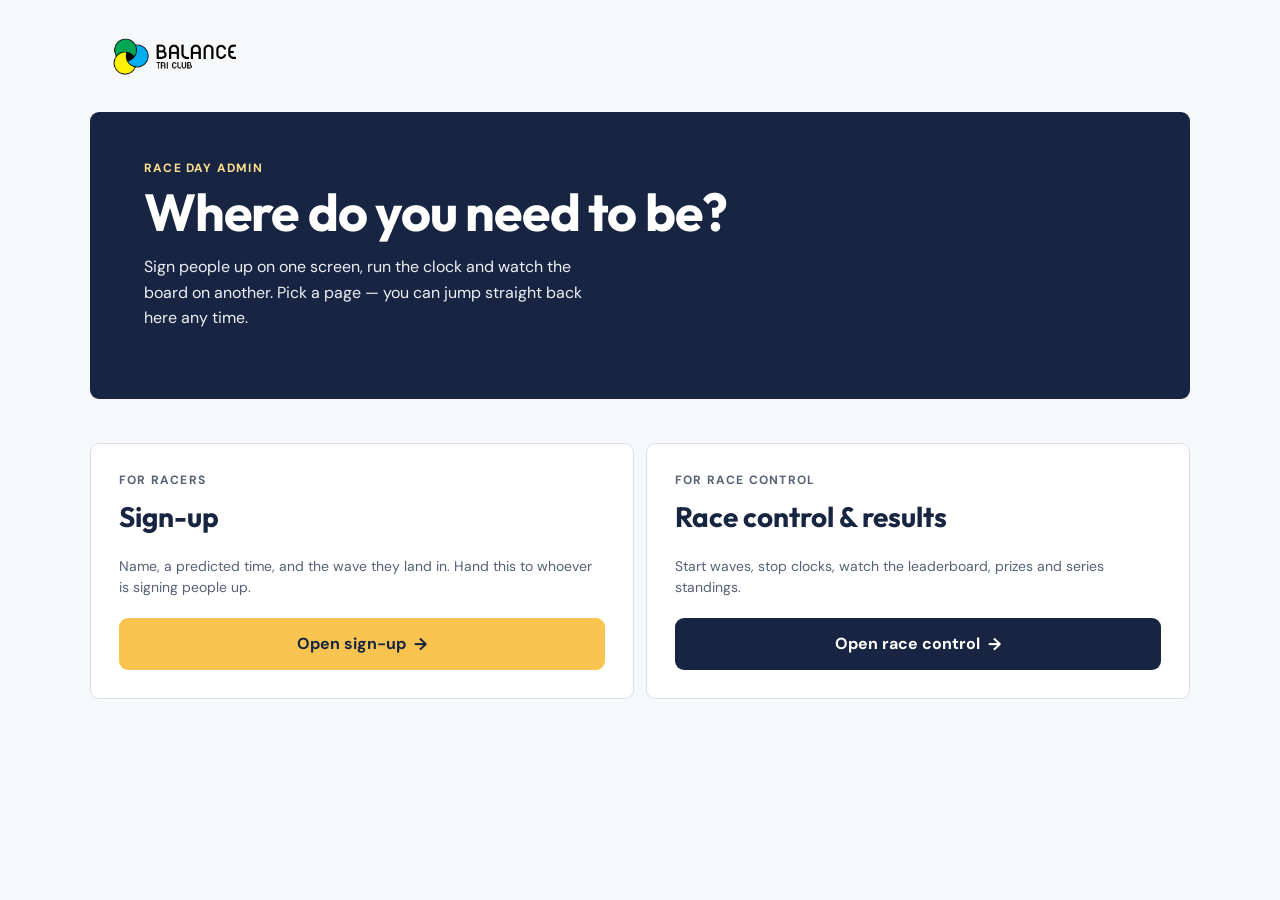
==== admin.html @ bed55992 "Add admin splash linking to sign-up and race control A static, JS-free landing page for whoever is r" ====
<!doctype html>
<html lang="en">
<head>
  <meta charset="UTF-8" />
  <meta name="viewport" content="width=device-width, initial-scale=1.0, viewport-fit=cover" />
  <meta name="theme-color" content="#182542" />
  <title>Admin — Balance Tri Club, Beat the clock</title>
  <link rel="preconnect" href="https://fonts.googleapis.com">
  <link rel="preconnect" href="https://fonts.gstatic.com" crossorigin>
  <link href="https://fonts.googleapis.com/css2?family=DM+Sans:wght@400;500;600;700&family=Outfit:wght@600;700&display=swap" rel="stylesheet">
  <link rel="stylesheet" href="styles.css" />
</head>
<body>
  <a class="skip-link" href="#main">Skip to the page links</a>

  <div class="shell">
    <header class="topbar">
      <div class="brand">
        <img class="brand-logo" src="assets/balance-logo.png" alt="Balance Tri Club" />
      </div>
    </header>

    <main class="view" id="main">
      <div class="hero">
        <div class="hero-copy">
          <p class="eyebrow">RACE DAY ADMIN</p>
          <h1>Where do you need to be?</h1>
          <p>Sign people up on one screen, run the clock and watch the board on another. Pick a page — you can jump straight back here any time.</p>
        </div>
      </div>

      <div class="admin-links">
        <section class="panel admin-link-card">
          <div class="panel-heading">
            <p class="eyebrow">FOR RACERS</p>
            <h2>Sign-up</h2>
          </div>
          <p class="helper-text">Name, a predicted time, and the wave they land in. Hand this to whoever is signing people up.</p>
          <a class="primary-button" href="index.html">Open sign-up <span aria-hidden="true">→</span></a>
        </section>

        <section class="panel admin-link-card">
          <div class="panel-heading">
            <p class="eyebrow">FOR RACE CONTROL</p>
            <h2>Race control &amp; results</h2>
          </div>
          <p class="helper-text">Start waves, stop clocks, watch the leaderboard, prizes and series standings.</p>
          <a class="save-button" href="boltresults.html">Open race control <span aria-hidden="true">→</span></a>
        </section>
      </div>
    </main>
  </div>
</body>
</html>
---- styles.css ----
/* Balance Tri Club — prediction race timing.
   Mobile first: everything below is written for a phone held at the finish line,
   and only widens out at the breakpoints near the bottom of this file.
   Design tokens lifted from the club race calendar app so the two feel like one product.
   Measured contrast ratios for every pair live in STYLEGUIDE.md. */

:root {
  --ink: #182542;
  --muted: #566177;
  --line: #d9dfe8;          /* decorative container edges only */
  --line-strong: #78849c;   /* anything that is a control: 3.76:1 on white */
  --canvas: #f7f8fa;
  --yellow: #f8c44f;        /* fills only — 9.41:1 with ink text on top */
  --yellow-soft: #ffe08f;   /* small text on ink or green: 11.80:1 / 5.08:1 */
  --green: #116b43;
  --green-bg: #e8f6ee;
  --navy-bg: #eef2fb;
  --slate: #3f4d6b;         /* a finished wave */
  --brand-blue: #00a3e0;    /* brand mark only, never text */
  --red: #b3261e;
  --red-bg: #fdecec;
  --focus: #285ba8;
  --tap: 48px;                       /* comfortable thumb target */
  --tap-min: 44px;                   /* never smaller than this */
  --safe-bottom: env(safe-area-inset-bottom, 0px);
  --navbar-height: calc(64px + var(--safe-bottom));
}

* { box-sizing: border-box }

html {
  -webkit-text-size-adjust: 100%;
  /* Keep focused things clear of the sticky clock and the fixed thumb bar. */
  scroll-padding: 96px 0 calc(var(--navbar-height) + 24px);
}

body {
  margin: 0;
  background: var(--canvas);
  color: var(--ink);
  font: 400 16px/1.5 "DM Sans", Arial, sans-serif;
}
body.has-thumb-bar { padding-bottom: calc(var(--navbar-height) + 16px) }

.shell { width: min(1100px, calc(100% - 32px)); margin: auto }

.visually-hidden {
  position: absolute; width: 1px; height: 1px;
  margin: -1px; padding: 0; overflow: hidden;
  clip: rect(0 0 0 0); white-space: nowrap; border: 0;
}
.hidden { display: none !important }

.skip-link {
  position: absolute; left: 8px; top: -80px; z-index: 60;
  padding: 12px 18px; border-radius: 9px;
  background: var(--ink); color: #fff;
  font: 700 15px "DM Sans", sans-serif; text-decoration: none;
  transition: top .15s ease;
}
.skip-link:focus { top: 8px }

/* ── Top bar ─────────────────────────────────────────────── */
.topbar {
  display: flex; align-items: center; justify-content: space-between;
  gap: 12px; min-height: 76px;
}
.brand { display: flex; align-items: center }
.brand-logo { display: block; height: 46px; width: auto }
.header-actions { display: flex; align-items: center; gap: 4px }

.sync-status { margin: 0 }
.sync-pill {
  display: inline-block;
  padding: 6px 11px; border-radius: 999px;
  background: var(--navy-bg); color: var(--muted);
  font-size: 12px; font-weight: 700; letter-spacing: .3px; white-space: nowrap;
}
.sync-pill.ok { background: var(--green-bg); color: var(--green) }
.sync-pill.error { background: var(--red-bg); color: var(--red) }

.text-button {
  min-width: var(--tap); min-height: var(--tap);
  border: 0; background: transparent; color: var(--muted);
  font: 700 14px "DM Sans", sans-serif; cursor: pointer;
}
.text-button:hover { color: var(--ink) }

/* ── Race 1–5 picker ─────────────────────────────────────── */
/* Native radios under the paint, so arrow keys and screen readers work for free. */
.race-pick { margin: 0 0 18px; padding: 0; border: 0; min-width: 0 }
.race-pick legend {
  padding: 0; margin-bottom: 7px;
  color: var(--muted); font-size: 12px; font-weight: 700;
  letter-spacing: .9px; text-transform: uppercase;
}
.race-pick-options { display: grid; grid-template-columns: repeat(5, 1fr); gap: 6px }
.race-pick-option { position: relative; display: block }
.race-pick-option input {
  position: absolute; top: 0; left: 0;
  width: 1px; height: 1px; margin: 0; opacity: 0;
}
.race-pick-option label {
  display: flex; align-items: center; justify-content: center;
  margin: 0; min-height: var(--tap-min);
  border: 1px solid var(--line-strong); border-radius: 9px;
  background: #fff; color: var(--ink);
  font: 700 17px Outfit, sans-serif; font-variant-numeric: tabular-nums;
  cursor: pointer;
}
.race-pick-option input:checked + label {
  background: var(--ink); border-color: var(--ink); color: #fff;
}
.race-pick-option input:focus-visible + label {
  outline: 3px solid var(--focus); outline-offset: 3px;
}

/* ── Thumb bar (fixed to the bottom on phones) ───────────── */
.thumb-bar {
  position: fixed; inset: auto 0 0 0; z-index: 20;
  display: flex; align-items: stretch; gap: 6px;
  padding: 8px 8px calc(8px + var(--safe-bottom));
  background: rgba(255, 255, 255, .97);
  border-top: 1px solid var(--line-strong);
  backdrop-filter: blur(8px);
}
.tab-strip { display: flex; flex: 1 1 auto; gap: 4px }
.view-tab {
  flex: 1; min-height: var(--tap-min); padding: 8px 6px;
  border: 1px solid transparent; border-radius: 9px;
  background: transparent; color: var(--muted);
  font: 700 14px "DM Sans", sans-serif; white-space: nowrap; cursor: pointer;
}
.view-tab[aria-selected="true"] { background: var(--ink); border-color: var(--ink); color: #fff }


/* ── Hero ────────────────────────────────────────────────── */
.hero { border-radius: 9px; overflow: hidden; background: var(--ink); color: #fff }
.hero-copy { padding: 28px 22px }
.eyebrow {
  margin: 0 0 8px; color: var(--muted);
  font: 700 12px "DM Sans", sans-serif; letter-spacing: 1.2px;
}
.hero .eyebrow, .podium-card .eyebrow, .confirm-card .eyebrow { color: var(--yellow-soft) }
.hero h1 {
  margin: 0; font-family: Outfit, sans-serif;
  font-size: clamp(2rem, 9vw, 3.25rem); line-height: 1.08; letter-spacing: -1.2px;
}
.hero h1.eyebrow { font: 700 12px "DM Sans", sans-serif; letter-spacing: 1.2px }
.hero h1 em { color: var(--yellow); font-style: normal }
.hero-copy > p:not(.eyebrow):not(.global-clock):not(.clock-sub):not(.race-count) {
  max-width: 460px; margin: 14px 0 20px; color: #edf0f7; line-height: 1.6;
}
.race-count { margin: 0; font: 700 22px Outfit, sans-serif; letter-spacing: -.5px }
.race-count-highlight { color: var(--yellow) }

/* The race clock stays glued to the top of race control while you scroll. */
.clock-hero {
  position: sticky; top: 0; z-index: 10;
  margin-bottom: 16px;
  box-shadow: 0 8px 24px rgba(18, 31, 55, .12);
}
.clock-hero .hero-copy { padding: 16px 22px }
.global-clock {
  margin: 0; font-family: Outfit, sans-serif; font-weight: 700;
  font-size: clamp(2.75rem, 16vw, 5rem); line-height: 1;
  letter-spacing: -2px; font-variant-numeric: tabular-nums;
}
.global-clock.stopped { color: var(--yellow-soft) }
.clock-sub { margin: 4px 0 0; color: #edf0f7; font-size: 14px; font-weight: 700 }

/* ── Panels & forms ──────────────────────────────────────── */
.panel {
  margin: 20px 0;
  padding: 22px 18px;
  border: 1px solid var(--line); border-radius: 9px; background: #fff;
}
.panel-heading { margin-bottom: 10px }
.panel-heading h2, .section-head h1, .section-head h2 {
  margin: 0; font-family: Outfit, sans-serif; font-size: 24px;
}
.section-head { margin: 28px 0 12px }
.section-head .helper-text, .panel-heading .helper-text { margin: 6px 0 0 }
.view > .section-head:first-child { margin-top: 4px }

.add-form-fields { display: grid }
label {
  display: block; margin: 14px 0 6px;
  color: var(--ink); font-size: 14px; font-weight: 700;
}
input:not([type="radio"]), select {
  width: 100%; min-height: var(--tap); margin: 0;
  border: 1px solid var(--line-strong); border-radius: 9px; padding: 11px 12px;
  background: #fff; color: var(--ink);
  font: 16px "DM Sans", sans-serif;   /* 16px keeps iOS from zooming on focus */
}
::placeholder { color: var(--muted); opacity: 1 }
input[aria-invalid="true"] { border-color: var(--red); border-width: 2px }

.field { display: block }
.time-field { margin: 14px 0 0; padding: 0; border: 0; min-width: 0 }
.time-field legend { padding: 0; color: var(--ink); font-size: 14px; font-weight: 700 }
.two-columns { display: grid; grid-template-columns: 1fr 1fr; gap: 12px }
.two-columns input { font-size: 20px; font-weight: 700; text-align: center; font-variant-numeric: tabular-nums }
.helper-text { margin: 6px 0 0; color: var(--muted); font-size: 14px; font-weight: 400 }
.form-error {
  margin: 14px 0 0; padding: 10px 12px; border-radius: 9px;
  background: var(--red-bg); color: var(--red); font-size: 14px; font-weight: 700;
}

.primary-button, .secondary-button, .save-button {
  width: 100%; min-height: 52px; padding: 12px 18px;
  border: 1px solid transparent; border-radius: 9px;
  font: 700 16px "DM Sans", sans-serif; cursor: pointer;
}
.primary-button { background: var(--yellow); color: var(--ink) }
.primary-button span { margin-left: 8px; font-size: 17px }
.secondary-button { background: #eef0f4; border-color: var(--line-strong); color: var(--ink) }
.secondary-button.danger { background: var(--red-bg); border-color: var(--red); color: var(--red) }
.save-button { background: var(--ink); color: #fff }
.save-button span { margin-left: 8px; font-size: 17px }
.dialog-footer { display: flex; flex-direction: column; gap: 9px; margin-top: 20px }
button[disabled] { opacity: .7; cursor: not-allowed }
/* A <button> centres its content by default; an <a> does not, and width:100% on an
   inline element does nothing. These classes are shared with anchors, so give the
   anchor case the layout a button gets for free. */
a.primary-button, a.secondary-button, a.save-button {
  display: flex; align-items: center; justify-content: center;
  text-decoration: none;
}

/* ── Admin splash ─────────────────────────────────────────── */
.admin-links { display: grid; gap: 12px; margin: 24px 0 40px }
.admin-link-card { display: flex; flex-direction: column }
.admin-link-card .helper-text { margin: 8px 0 20px }
.admin-link-card > a { margin-top: auto }

/* Small, low-emphasis actions. Still 44px tall — thumbs do not care about emphasis. */
.quiet-button {
  flex-shrink: 0; min-height: var(--tap-min); padding: 8px 14px;
  border: 1px solid var(--line-strong); border-radius: 9px;
  background: #fff; color: var(--ink);
  font: 700 13px "DM Sans", sans-serif; cursor: pointer;
}
.quiet-button:hover { border-color: var(--red); background: var(--red-bg); color: var(--red) }

.confirm-card { margin: 18px 0; padding: 20px 18px; border-radius: 9px; background: var(--green); color: #fff }
.confirm-line { margin: 0; font: 700 22px Outfit, sans-serif; letter-spacing: -.4px }
.confirm-detail { margin: 6px 0 0; color: #e7f4ec; font-size: 14px }

/* ── Start list ──────────────────────────────────────────── */
.wave-grid { display: grid; gap: 12px }
.wave-card { border: 1px solid var(--line); border-radius: 9px; background: #fff; overflow: hidden }
.wave-card-head {
  display: flex; align-items: center; justify-content: space-between; gap: 12px;
  padding: 13px 16px; background: var(--ink); color: #fff;
}
.wave-card-head h3 { margin: 0; font: 700 18px Outfit, sans-serif }
.wave-card-head .wave-size { flex-shrink: 0; color: #e6ebf5; font-size: 13px; font-weight: 700 }
.wave-card-title { min-width: 0 }
.wave-band {
  display: block; margin-top: 2px;
  color: #e6ebf5; font-size: 13px; font-weight: 700; font-variant-numeric: tabular-nums;
}
.wave-card ul { margin: 0; padding: 4px 16px 10px; list-style: none }

.roster-entry {
  display: flex; align-items: center; justify-content: space-between; gap: 10px;
  padding: 8px 0; border-bottom: 1px solid #eff1f4; font-size: 15px;
}
.roster-entry:last-child { border-bottom: 0 }
.roster-who { display: flex; align-items: center; gap: 10px; min-width: 0; flex-wrap: wrap }
.bib {
  flex-shrink: 0;
  display: inline-flex; align-items: center; justify-content: center;
  min-width: 32px; height: 32px; padding: 0 7px;
  border-radius: 999px; background: var(--navy-bg); color: var(--ink);
  font: 700 15px Outfit, sans-serif; font-variant-numeric: tabular-nums;
}
.roster-name { overflow: hidden; text-overflow: ellipsis; white-space: nowrap; font-weight: 700 }
.roster-pred { color: var(--muted); font-size: 13px; font-variant-numeric: tabular-nums }

/* ── Race control ────────────────────────────────────────── */
.quick-finish-row { display: grid; gap: 12px }
.quick-finish input { font-size: 22px; font-weight: 700; text-align: center; font-variant-numeric: tabular-nums }

.wave-list { display: flex; flex-direction: column; gap: 12px }
.wave-block { border: 1px solid var(--line); border-radius: 9px; background: #fff; overflow: hidden }
.wave-bar {
  display: flex; align-items: center; gap: 12px; flex-wrap: wrap;
  padding: 14px 16px; background: var(--ink); color: #fff;
}
.wave-bar.running { background: var(--green) }
.wave-bar.done { background: var(--slate) }
.wave-bar h3 { margin: 0; font: 700 20px Outfit, sans-serif }
.wave-bar .wave-meta { margin: 2px 0 0; color: #e6ebf5; font-size: 14px }
.wave-bar-main { flex: 1; min-width: 120px }
.wave-clock { margin: 0; font: 700 28px Outfit, sans-serif; font-variant-numeric: tabular-nums; letter-spacing: -1px }
.wave-clock.waiting { color: #e6ebf5; font-size: 15px; font-weight: 700; letter-spacing: 0 }
/* A stopped clock reads as final. The state is also stated in words under the race clock,
   so this tint is reinforcement, never the only signal. */
.wave-clock.stopped { color: var(--yellow-soft) }
.start-button {
  flex-basis: 100%;
  min-height: 56px; padding: 14px 24px;
  border: 0; border-radius: 9px; background: var(--yellow); color: var(--ink);
  font: 700 17px "DM Sans", sans-serif; cursor: pointer;
}
.wave-body { padding: 4px 16px 12px }

.timing-row {
  display: flex; align-items: center; justify-content: space-between; gap: 10px; flex-wrap: wrap;
  padding: 10px 0; border-bottom: 1px solid #eff1f4;
}
.timing-row:last-child { border-bottom: 0 }
/* When the row wraps on a narrow phone the time and its button stay on the thumb side. */
.timing-result { display: flex; align-items: center; gap: 10px; margin-left: auto; font-variant-numeric: tabular-nums }
.timing-elapsed { font: 700 19px Outfit, sans-serif }
.timing-delta { font-size: 13px; font-weight: 700 }
.delta-good { color: var(--green) }
.delta-off { color: var(--muted) }
.finish-button {
  min-height: var(--tap); padding: 10px 22px;
  border: 0; border-radius: 9px; background: var(--ink); color: #fff;
  font: 700 15px "DM Sans", sans-serif; cursor: pointer;
}
.finish-button[disabled] { background: #eef0f4; color: var(--muted) }

.danger-zone { margin: 32px 0 24px; padding: 20px 18px; border: 1px dashed var(--line-strong); border-radius: 9px }
.danger-zone h2 { margin: 0 0 6px; font-family: Outfit, sans-serif; font-size: 20px }
.danger-actions { display: grid; gap: 9px; margin-top: 14px }

/* ── Leaderboard ─────────────────────────────────────────── */
.podium { display: grid; gap: 12px }
.podium-card { padding: 20px 18px; border-radius: 9px; color: #fff }
.podium-card.first { background: var(--green) }
.podium-card.last { background: var(--ink) }
.podium-name { margin: 0; font: 700 26px Outfit, sans-serif; letter-spacing: -.5px }
.podium-delta { margin: 6px 0 0; font: 700 22px Outfit, sans-serif; font-variant-numeric: tabular-nums }
.podium-detail { margin: 4px 0 0; color: #e7f4ec; font-size: 14px; font-variant-numeric: tabular-nums }
.podium-card.last .podium-detail { color: #e6ebf5 }

.board-wrap { margin-top: 16px; overflow-x: auto; border: 1px solid var(--line); border-radius: 9px; background: #fff }
.board { width: 100%; border-collapse: collapse; font-size: 15px }
.board th, .board td { padding: 11px 12px; text-align: left; border-bottom: 1px solid #eff1f4 }
.board thead th {
  background: var(--navy-bg); color: var(--muted);
  font-size: 11px; letter-spacing: .8px; text-transform: uppercase; white-space: nowrap;
}
.board .num { text-align: right; font-variant-numeric: tabular-nums; white-space: nowrap }
.board .col-rank { width: 40px; padding-right: 0 }
.board .col-who { font-weight: 400 }
.board tbody tr.is-first { background: var(--green-bg) }
.board tbody tr.is-last { background: #fdf6e4 }
.board tbody tr.is-running { color: var(--muted) }

/* Series: not-yet-qualified rows and dropped races. The meaning is carried by the text
   ("needs 2 more to qualify") and the strikethrough — never by colour alone. */
.board tbody tr.not-eligible { background: var(--canvas) }
.board tbody tr.not-eligible .rank-badge { color: var(--muted) }
.board td.is-dropped { color: var(--muted) }
.board td.is-dropped s { text-decoration-thickness: 2px }
.racer-cell { display: flex; align-items: center; gap: 9px; min-width: 0 }
.racer-sub { display: block; margin-top: 3px; color: var(--muted); font-size: 12px; font-variant-numeric: tabular-nums }
.col-wide { display: none }                    /* wide columns fold into .racer-sub on phones */
.rank-badge { font: 700 16px Outfit, sans-serif; font-variant-numeric: tabular-nums }
.status-tag {
  display: inline-block; padding: 3px 9px; border-radius: 999px;
  background: var(--navy-bg); color: var(--muted); font-size: 12px; font-weight: 700;
}

/* ── Series ──────────────────────────────────────────────── */
.rule-card {
  margin: 16px 0 4px; padding: 18px 16px;
  border: 1px solid var(--line); border-left: 4px solid var(--ink); border-radius: 9px;
  background: #fff;
}
.rule-card h2 { margin: 0 0 10px; font: 700 18px Outfit, sans-serif }
.rule-list { margin: 0; padding-left: 20px; display: grid; gap: 8px; font-size: 15px }
.rule-note { margin: 12px 0 0; color: var(--muted); font-size: 14px }

/* ── Prizes ──────────────────────────────────────────────── */
.prize-grid { display: grid; gap: 12px }
.prize-card { padding: 16px 18px; border: 1px solid var(--line); border-radius: 9px; background: #fff }
.prize-card h3 {
  margin: 0 0 6px; color: var(--muted);
  font: 700 13px "DM Sans", sans-serif; letter-spacing: .6px; text-transform: uppercase;
}
.prize-winner { margin: 0; font: 700 20px Outfit, sans-serif }
.prize-detail { margin: 4px 0 0; color: var(--muted); font-size: 14px; font-variant-numeric: tabular-nums }
.prize-card.adhoc { border-color: #e0c07a; background: #fffaf0 }
.prize-card.series { border-color: var(--green); border-left-width: 4px; background: var(--green-bg) }
.prize-card .quiet-button { margin-top: 12px }

.empty-state {
  padding: 26px 20px; border: 1px dashed var(--line-strong); border-radius: 9px;
  background: #fff; color: var(--muted); text-align: center;
}

/* ── Focus & motion ──────────────────────────────────────── */
button:focus-visible,
a:focus-visible,
input:focus-visible,
select:focus-visible,
[tabindex]:focus-visible {
  outline: 3px solid var(--focus); outline-offset: 3px;
}
.hero button:focus-visible, .wave-bar button:focus-visible { outline-color: #fff }
.view:focus { outline: none }
.view:focus-visible { outline: 3px solid var(--focus); outline-offset: -4px }
.board-wrap:focus-visible { outline-offset: 2px }

/* In forced-colors the painted backgrounds vanish, so selected state needs a border. */
@media (forced-colors: active) {
  .race-pick-option input:checked + label,
  .view-tab[aria-selected="true"] { outline: 3px solid CanvasText; outline-offset: -3px }
}

@media (prefers-reduced-motion: reduce) {
  *, *::before, *::after { scroll-behavior: auto !important; transition: none !important; animation: none !important }
}

/* ── Tablet and up ───────────────────────────────────────── */
@media (min-width: 700px) {
  html { scroll-padding: 8px 0 24px }
  body.has-thumb-bar { padding-bottom: 0 }
  .shell { width: min(1100px, calc(100% - 40px)) }

  .topbar { min-height: 112px }
  .brand-logo { height: 80px }
  .header-actions { gap: 10px }

  .race-pick-options { grid-template-columns: repeat(5, minmax(0, 84px)) }

  /* the thumb bar returns to pills under the logo */
  .thumb-bar {
    position: static; gap: 10px; padding: 0; margin-bottom: 24px;
    background: none; border-top: 0; backdrop-filter: none; flex-wrap: wrap;
  }
  .tab-strip { flex: 0 0 auto; gap: 8px }
  .view-tab {
    flex: 0 0 auto; padding: 10px 20px; min-height: var(--tap);
    border-color: var(--line-strong); background: #fff;
  }

  .hero-copy { padding: 48px 54px }
  .race-count { font-size: 30px }
  .clock-hero { position: static; box-shadow: none; margin-bottom: 24px }
  .clock-hero .hero-copy { padding: 32px 54px }
  .clock-sub { font-size: 16px; margin-top: 10px }

  .panel { padding: 28px }
  .panel-heading h2, .section-head h1, .section-head h2 { font-size: 28px }
  .primary-button, .secondary-button, .save-button { width: auto }
  .dialog-footer { flex-direction: row; justify-content: flex-end }
  .quick-finish-row { grid-template-columns: 1fr auto; align-items: end }
  .quick-finish input { text-align: left; font-size: 18px }

  .wave-grid { grid-template-columns: repeat(auto-fit, minmax(260px, 1fr)) }
  .wave-bar { gap: 18px; padding: 16px 20px; flex-wrap: nowrap }
  .start-button { flex-basis: auto; min-height: 52px }
  .wave-body { padding: 6px 20px 16px }
  .wave-clock { font-size: 30px }

  .danger-actions { grid-auto-flow: column; justify-content: start }

  .podium { grid-template-columns: 1fr 1fr }
  .podium-card { padding: 24px }

  .admin-links { grid-template-columns: 1fr 1fr }
  .podium-name { font-size: 30px }
  .board th, .board td { padding: 12px 16px; white-space: nowrap }
  .board .col-rank { width: 56px; padding-right: 12px }
  .col-wide { display: table-cell }
  .racer-sub { display: none }
  .rule-card { padding: 22px 24px }
  .prize-grid { grid-template-columns: repeat(auto-fit, minmax(240px, 1fr)) }
  .prize-winner { font-size: 22px }
  .empty-state { padding: 34px }
}

/* ── Desktop ─────────────────────────────────────────────── */
@media (min-width: 1000px) {
  .podium { grid-template-columns: repeat(auto-fit, minmax(320px, 1fr)) }
}
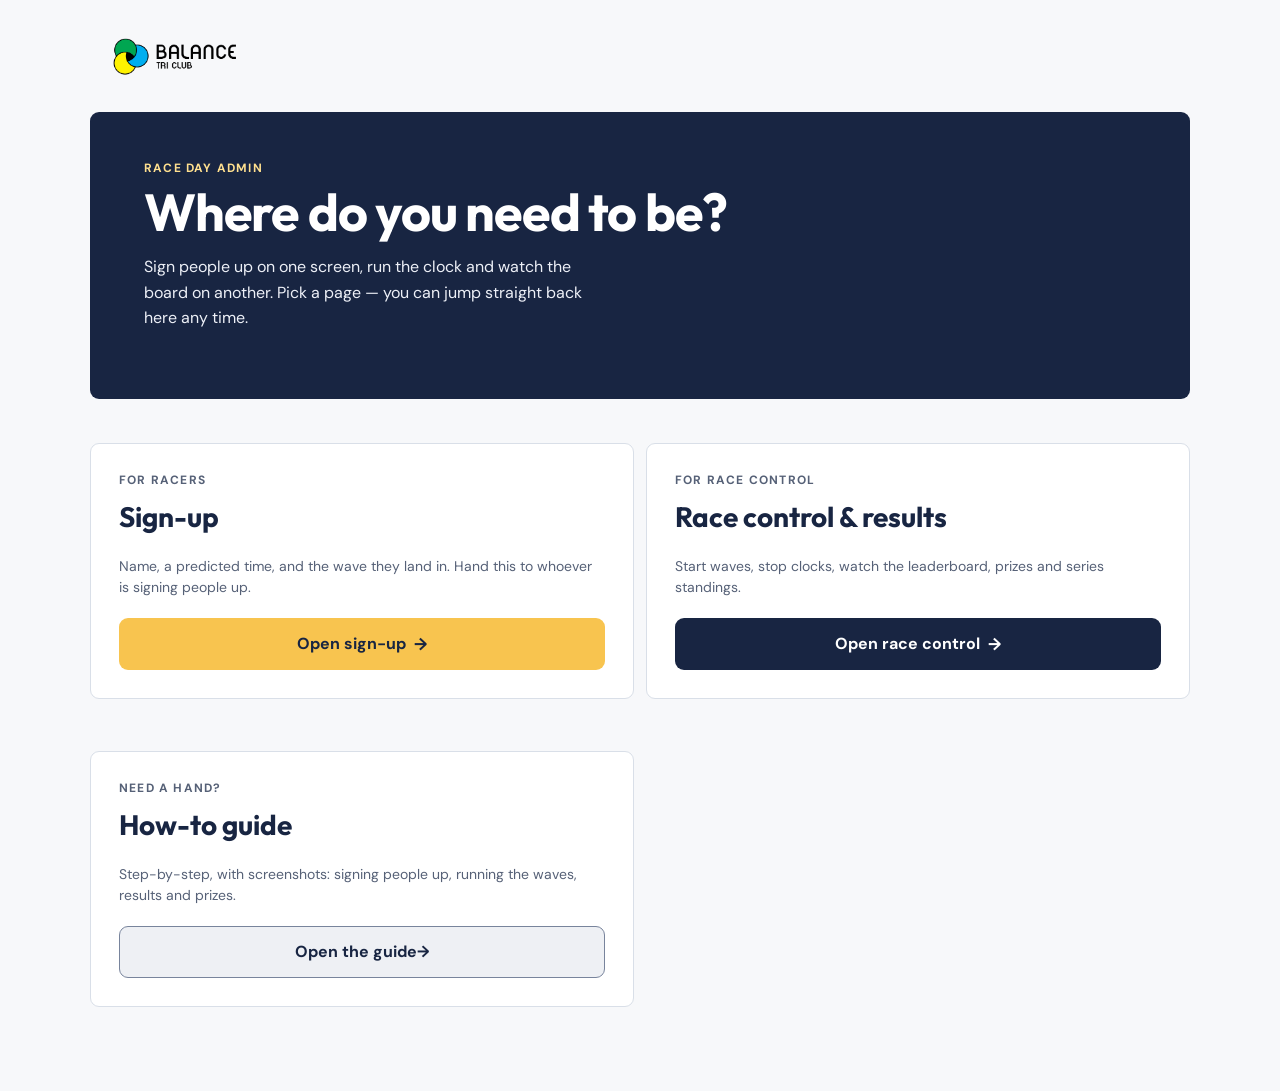
==== commit f25e5354: "Publish the how-to guide as guide.html and link it from sign-up and admin Co-Authored-By: Claude Son" ====
--- a/admin.html
+++ b/admin.html
@@ -47,6 +47,15 @@
           <p class="helper-text">Start waves, stop clocks, watch the leaderboard, prizes and series standings.</p>
           <a class="save-button" href="boltresults.html">Open race control <span aria-hidden="true">→</span></a>
         </section>
+
+        <section class="panel admin-link-card">
+          <div class="panel-heading">
+            <p class="eyebrow">NEED A HAND?</p>
+            <h2>How-to guide</h2>
+          </div>
+          <p class="helper-text">Step-by-step, with screenshots: signing people up, running the waves, results and prizes.</p>
+          <a class="secondary-button" href="guide.html">Open the guide <span aria-hidden="true">→</span></a>
+        </section>
       </div>
     </main>
   </div>
--- a/styles.css
+++ b/styles.css
@@ -15,6 +15,16 @@
   --green: #116b43;
   --green-bg: #e8f6ee;
   --navy-bg: #eef2fb;
+  /* Medals. Fills are decorative — every medal is also printed as a place number and a
+     prize title, so nothing depends on telling gold from bronze. The rims are what the
+     eye reads as an edge, so they carry the 3:1 non-text ratio against the canvas. */
+  --gold: #dba82f;          /* 1st place fill — ink text on top at 6.98:1 */
+  --gold-rim: #8c6214;      /* 5.10:1 on canvas, 5.42:1 as the chip numeral on white */
+  --gold-bg: #fbf0d5;       /* leading row tint — ink 13.40:1, muted 5.49:1 */
+  --silver: #d3dae3;        /* 2nd place fill — ink text at 10.79:1 */
+  --silver-rim: #5f6b7d;    /* 5.09:1 on canvas, 5.40:1 on white */
+  --bronze: #9c5a2c;        /* 3rd place fill — white text at 5.37:1 */
+  --bronze-rim: #6f3f1e;    /* 8.21:1 on canvas, 8.73:1 on white */
   --slate: #3f4d6b;         /* a finished wave */
   --brand-blue: #00a3e0;    /* brand mark only, never text */
   --red: #b3261e;
@@ -85,6 +95,7 @@
   font: 700 14px "DM Sans", sans-serif; cursor: pointer;
 }
 .text-button:hover { color: var(--ink) }
+a.text-button { display: inline-flex; align-items: center; text-decoration: none }
 
 /* ── Race 1–5 picker ─────────────────────────────────────── */
 /* Native radios under the paint, so arrow keys and screen readers work for free. */
@@ -114,7 +125,6 @@
 .race-pick-option input:focus-visible + label {
   outline: 3px solid var(--focus); outline-offset: 3px;
 }
-
 /* ── Thumb bar (fixed to the bottom on phones) ───────────── */
 .thumb-bar {
   position: fixed; inset: auto 0 0 0; z-index: 20;
@@ -141,7 +151,7 @@
   margin: 0 0 8px; color: var(--muted);
   font: 700 12px "DM Sans", sans-serif; letter-spacing: 1.2px;
 }
-.hero .eyebrow, .podium-card .eyebrow, .confirm-card .eyebrow { color: var(--yellow-soft) }
+.hero .eyebrow, .podium-card.outlier .eyebrow, .confirm-card .eyebrow { color: var(--yellow-soft) }
 .hero h1 {
   margin: 0; font-family: Outfit, sans-serif;
   font-size: clamp(2rem, 9vw, 3.25rem); line-height: 1.08; letter-spacing: -1.2px;
@@ -230,7 +240,7 @@
 }
 
 /* ── Admin splash ─────────────────────────────────────────── */
-.admin-links { display: grid; gap: 12px; margin: 24px 0 40px }
+.admin-links { display: grid; gap: 12px; margin: 24px 0 64px }
 .admin-link-card { display: flex; flex-direction: column }
 .admin-link-card .helper-text { margin: 8px 0 20px }
 .admin-link-card > a { margin-top: auto }
@@ -243,10 +253,38 @@
   font: 700 13px "DM Sans", sans-serif; cursor: pointer;
 }
 .quiet-button:hover { border-color: var(--red); background: var(--red-bg); color: var(--red) }
+/* For a quiet button that neither reverses nor removes anything — Edit call. The hover
+   above is a red warning, which on a button that only opens a form is a lie. */
+.quiet-button.neutral:hover { border-color: var(--ink); background: var(--navy-bg); color: var(--ink) }
+a.quiet-button { display: inline-flex; align-items: center; justify-content: center; text-decoration: none }
+/* Same shape as .quiet-button, filled — for a quiet button that is still worth a little emphasis. */
+.quiet-button.gold { border-color: transparent; background: var(--yellow); color: var(--ink) }
+.quiet-button.gold:hover { background: #e4b449 }
 
 .confirm-card { margin: 18px 0; padding: 20px 18px; border-radius: 9px; background: var(--green); color: #fff }
 .confirm-line { margin: 0; font: 700 22px Outfit, sans-serif; letter-spacing: -.4px }
 .confirm-detail { margin: 6px 0 0; color: #e7f4ec; font-size: 14px }
+.confirm-detail a { color: #fff; font-weight: 700; text-decoration: underline }
+.confirm-detail a:hover { text-decoration: none }
+
+/* ── Donation callout ────────────────────────────────────── */
+.donation-callout {
+  display: flex; flex-direction: column; align-items: flex-start; gap: 12px;
+  margin: 20px 0 0; padding: 16px 18px;
+  border: 1px solid var(--line); border-radius: 9px; background: #fff;
+}
+.donation-callout-image {
+  flex-shrink: 0; width: 235px; height: 60px;
+  border-radius: 9px; object-fit: cover;
+}
+.donation-callout-body { flex-grow: 1; min-width: 0 }
+.donation-callout-label {
+  margin: 0; color: var(--muted);
+  font: 700 11px "DM Sans", sans-serif; letter-spacing: .9px; text-transform: uppercase;
+}
+.donation-callout-line { margin: 0; font: 600 15px/1.4 "DM Sans", sans-serif }
+.donation-callout-line a { color: inherit; text-decoration: underline }
+.donation-callout-line a:hover { text-decoration: none }
 
 /* ── Start list ──────────────────────────────────────────── */
 .wave-grid { display: grid; gap: 12px }
@@ -282,7 +320,7 @@
 
 /* ── Race control ────────────────────────────────────────── */
 .quick-finish-row { display: grid; gap: 12px }
-.quick-finish input { font-size: 22px; font-weight: 700; text-align: center; font-variant-numeric: tabular-nums }
+.quick-finish input { font-size: 22px; font-weight: 700 }
 
 .wave-list { display: flex; flex-direction: column; gap: 12px }
 .wave-block { border: 1px solid var(--line); border-radius: 9px; background: #fff; overflow: hidden }
@@ -306,6 +344,22 @@
   border: 0; border-radius: 9px; background: var(--yellow); color: var(--ink);
   font: 700 17px "DM Sans", sans-serif; cursor: pointer;
 }
+/* Countdown to a wave's target start (waveTargets() in core.js). The label sits above the
+   figure; at zero the label goes, the figure reads "Start now" in --yellow and the bar gets a
+   yellow edge — said in words first, so the colour is never the only signal. */
+.wave-clock.countdown { display: flex; flex-direction: column; align-items: flex-end; text-align: right }
+.wave-count-label { color: #e6ebf5; font: 700 13px "DM Sans", sans-serif; letter-spacing: 0 }
+.wave-bar.due { box-shadow: inset 6px 0 0 var(--yellow) }
+.wave-bar.due .wave-count-label { display: none }
+.wave-bar.due .wave-count { color: var(--yellow) }
+.wave-nudge { flex-basis: 100%; display: flex; align-items: center; gap: 8px; flex-wrap: wrap }
+.nudge-button {
+  min-height: 44px; min-width: 64px; padding: 8px 14px;
+  border: 1px solid #e6ebf5; border-radius: 9px; background: transparent; color: #fff;
+  font: 700 15px "DM Sans", sans-serif; font-variant-numeric: tabular-nums; cursor: pointer;
+}
+.nudge-button:hover { background: rgba(255, 255, 255, .12) }
+.wave-nudge-note { color: #e6ebf5; font-size: 14px; font-weight: 700; font-variant-numeric: tabular-nums }
 .wave-body { padding: 4px 16px 12px }
 
 .timing-row {
@@ -326,19 +380,90 @@
 }
 .finish-button[disabled] { background: #eef0f4; color: var(--muted) }
 
+/* Edit racer sits with the name and the tags, hard against the bib, not in the thumb-side
+   cluster: Finish is the one control in this app that must never be pressed by accident, so
+   nothing else is parked next to it. The auto margin here and the one on .timing-result
+   share the free space between them, which puts the time and its button on the right edge
+   and this button on the left — and keeps both when the row wraps. */
+.timing-actions { display: flex; align-items: center; gap: 8px; flex-wrap: wrap; margin-right: auto }
+
+/* Editing one racer: one panel, two jobs. Drops onto its own line inside the row — the same
+   flex-basis trick .start-button uses inside the wave bar — so it never squeezes the clock or
+   the Finish button sideways. Padding 16px on a phone, 20px from 700px. */
+.timing-edit {
+  flex-basis: 100%;
+  margin: 4px 0 6px; padding: 16px;
+  border: 1px solid var(--line-strong); border-radius: 9px; background: var(--canvas);
+}
+.timing-edit-title { margin: 0 0 16px; font: 700 18px/1.2 Outfit, sans-serif }
+.edit-form, .review-form { display: grid; gap: 16px }
+.timing-edit .time-field { margin: 0 }
+/* 6px between a label and its box; 16px between rows. */
+.timing-edit label { margin: 0 0 6px }
+.edit-fields { display: grid; grid-template-columns: 1fr 1fr; gap: 16px 12px }
+.edit-fields .wide { grid-column: 1 / -1 }
+.timing-edit .helper-text, .timing-edit .form-error { margin: 0 }
+.timing-edit .dialog-footer { margin: 0; gap: 12px }
+
+/* "Take out of the race": apart from the form on purpose. 32px of clear space above it so
+   nobody hits DNS or DNF while aiming for Save, and a dashed red edge so it reads as a
+   different kind of action. --red on white is 6.54:1. */
+.take-out {
+  margin-top: 32px; padding: 16px;
+  border: 2px dashed var(--red); border-radius: 9px; background: #fff;
+  display: grid; gap: 12px;
+}
+.take-out h4 { margin: 0; color: var(--red); font: 700 16px/1.2 Outfit, sans-serif }
+.take-out-buttons { display: grid; grid-template-columns: 1fr 1fr; gap: 12px }
+.take-out-buttons .secondary-button { padding: 6px 10px; line-height: 1.25 }
+/* The closed outcome: greyed and dashed, still focusable (aria-disabled) so its reason is read. */
+.secondary-button.is-closed {
+  background: #eef0f4; border-style: dashed; border-color: var(--line-strong);
+  color: var(--muted); cursor: not-allowed;
+}
+
+/* The review card: what DNS or DNF does, an optional reason for a DNF, and a confirm button
+   that names the outcome. Red tint plus words; --red on --red-bg is 5.72:1. */
+.review-card {
+  padding: 16px; border: 2px solid var(--red); border-radius: 9px; background: var(--red-bg);
+  display: grid; gap: 12px;
+}
+.review-title { margin: 0; color: var(--red); font: 700 18px/1.2 Outfit, sans-serif }
+.review-card ul { margin: 0; padding-left: 20px }
+
 .danger-zone { margin: 32px 0 24px; padding: 20px 18px; border: 1px dashed var(--line-strong); border-radius: 9px }
 .danger-zone h2 { margin: 0 0 6px; font-family: Outfit, sans-serif; font-size: 20px }
 .danger-actions { display: grid; gap: 9px; margin-top: 14px }
 
 /* ── Leaderboard ─────────────────────────────────────────── */
+/* The medal cards and the table below them are one section, not two. A card is the
+   prize; the table is the whole field. A racer's name and times are printed once. */
 .podium { display: grid; gap: 12px }
-.podium-card { padding: 20px 18px; border-radius: 9px; color: #fff }
-.podium-card.first { background: var(--green) }
-.podium-card.last { background: var(--ink) }
+.podium-card { padding: 20px 18px; border: 2px solid transparent; border-radius: 9px }
+.podium-card.gold { background: var(--gold); border-color: var(--gold-rim); color: var(--ink) }
+.podium-card.silver { background: var(--silver); border-color: var(--silver-rim); color: var(--ink) }
+.podium-card.bronze { background: var(--bronze); border-color: var(--bronze-rim); color: #fff }
+/* Furthest from the call is not a 4th medal, so it gets no metal and no chip. */
+.podium-card.outlier { background: var(--ink); border-color: var(--ink); color: #fff }
+
+.medal-chip {
+  display: inline-flex; align-items: center; justify-content: center;
+  width: 30px; height: 30px; margin-bottom: 10px;
+  border-radius: 999px; background: #fff;
+  font: 700 16px Outfit, sans-serif; font-variant-numeric: tabular-nums;
+}
+.podium-card.gold .medal-chip { color: var(--gold-rim) }
+.podium-card.silver .medal-chip { color: var(--silver-rim) }
+.podium-card.bronze .medal-chip { color: var(--bronze-rim) }
+
+.podium-card.gold .eyebrow, .podium-card.silver .eyebrow { color: var(--ink) }
+.podium-card.bronze .eyebrow { color: #fff }
 .podium-name { margin: 0; font: 700 26px Outfit, sans-serif; letter-spacing: -.5px }
 .podium-delta { margin: 6px 0 0; font: 700 22px Outfit, sans-serif; font-variant-numeric: tabular-nums }
-.podium-detail { margin: 4px 0 0; color: #e7f4ec; font-size: 14px; font-variant-numeric: tabular-nums }
-.podium-card.last .podium-detail { color: #e6ebf5 }
+.podium-detail { margin: 4px 0 0; font-size: 14px; font-variant-numeric: tabular-nums }
+.podium-card.gold .podium-detail, .podium-card.silver .podium-detail { color: #2c3752 }
+.podium-card.bronze .podium-detail { color: #faf0e9 }
+.podium-card.outlier .podium-detail { color: #e6ebf5 }
 
 .board-wrap { margin-top: 16px; overflow-x: auto; border: 1px solid var(--line); border-radius: 9px; background: #fff }
 .board { width: 100%; border-collapse: collapse; font-size: 15px }
@@ -350,9 +475,12 @@
 .board .num { text-align: right; font-variant-numeric: tabular-nums; white-space: nowrap }
 .board .col-rank { width: 40px; padding-right: 0 }
 .board .col-who { font-weight: 400 }
-.board tbody tr.is-first { background: var(--green-bg) }
-.board tbody tr.is-last { background: #fdf6e4 }
+.board tbody tr.is-first { background: var(--gold-bg) }
+.board tbody tr.is-last { background: var(--navy-bg) }
 .board tbody tr.is-running { color: var(--muted) }
+/* The bib pill is --navy-bg, which all but vanishes on a tinted row. White keeps the
+   shape readable; the number inside it is what carries the meaning either way. */
+.board tbody tr.is-first .bib, .board tbody tr.is-last .bib { background: #fff }
 
 /* Series: not-yet-qualified rows and dropped races. The meaning is carried by the text
    ("needs 2 more to qualify") and the strikethrough — never by colour alone. */
@@ -364,9 +492,33 @@
 .racer-sub { display: block; margin-top: 3px; color: var(--muted); font-size: 12px; font-variant-numeric: tabular-nums }
 .col-wide { display: none }                    /* wide columns fold into .racer-sub on phones */
 .rank-badge { font: 700 16px Outfit, sans-serif; font-variant-numeric: tabular-nums }
+/* Places 1-3 wear their medal in the rank column, which is what ties a row to its card
+   above. The numeral is inside the pill, so the medal is never the only signal. */
+.rank-badge.medal {
+  display: inline-flex; align-items: center; justify-content: center;
+  width: 26px; height: 26px; border-radius: 999px;
+}
+.rank-badge.gold { background: var(--gold); color: var(--ink) }
+.rank-badge.silver { background: var(--silver); color: var(--ink) }
+.rank-badge.bronze { background: var(--bronze); color: #fff }
 .status-tag {
   display: inline-block; padding: 3px 9px; border-radius: 999px;
   background: var(--navy-bg); color: var(--muted); font-size: 12px; font-weight: 700;
+}
+/* DNS / DNF: a red tint AND the words, never the tint alone. --red on --red-bg is 5.72:1. */
+.status-tag.out { background: var(--red-bg); color: var(--red); border: 1px solid var(--red) }
+
+/* Shown until the Sheet is connected — see API_URL at the top of core.js. A five-race
+   series runs across months; local storage alone will not survive that. */
+.storage-notice {
+  margin: 16px 0; padding: 16px 16px;
+  border: 1px solid var(--line); border-left: 4px solid var(--ink); border-radius: 9px;
+  background: #fff; color: var(--ink); font-size: 14px;
+}
+.storage-notice strong { display: block; margin-bottom: 4px; font-size: 15px }
+.storage-notice code {
+  padding: 1px 5px; border-radius: 4px; background: var(--navy-bg);
+  font-size: 13px;
 }
 
 /* ── Series ──────────────────────────────────────────────── */
@@ -425,6 +577,8 @@
   html { scroll-padding: 8px 0 24px }
   body.has-thumb-bar { padding-bottom: 0 }
   .shell { width: min(1100px, calc(100% - 40px)) }
+
+  .donation-callout { flex-direction: row; align-items: center }
 
   .topbar { min-height: 112px }
   .brand-logo { height: 80px }
@@ -459,12 +613,20 @@
   .wave-grid { grid-template-columns: repeat(auto-fit, minmax(260px, 1fr)) }
   .wave-bar { gap: 18px; padding: 16px 20px; flex-wrap: nowrap }
   .start-button { flex-basis: auto; min-height: 52px }
+  /* A waiting wave carries the nudge row too; it takes a second line of its own. */
+  .wave-bar.pending { flex-wrap: wrap }
+  /* Two boxes that hold at most three digits do not need half the shell — capped the same
+     way the race picker caps its five options, so they read as fields, not as panels. */
+  .timing-edit { padding: 20px }
+  .edit-fields { grid-template-columns: 150px 150px 260px }
+  .edit-fields .wide { grid-column: auto }
+  .take-out-buttons { grid-template-columns: repeat(2, minmax(0, 240px)) }
   .wave-body { padding: 6px 20px 16px }
   .wave-clock { font-size: 30px }
 
   .danger-actions { grid-auto-flow: column; justify-content: start }
 
-  .podium { grid-template-columns: 1fr 1fr }
+  .podium { grid-template-columns: repeat(auto-fit, minmax(240px, 1fr)) }
   .podium-card { padding: 24px }
 
   .admin-links { grid-template-columns: 1fr 1fr }
@@ -481,5 +643,6 @@
 
 /* ── Desktop ─────────────────────────────────────────────── */
 @media (min-width: 1000px) {
-  .podium { grid-template-columns: repeat(auto-fit, minmax(320px, 1fr)) }
-}
+  /* Four cards across the 1100px shell: three medals plus the wooden spoon. */
+  .podium { grid-template-columns: repeat(auto-fit, minmax(230px, 1fr)) }
+}
